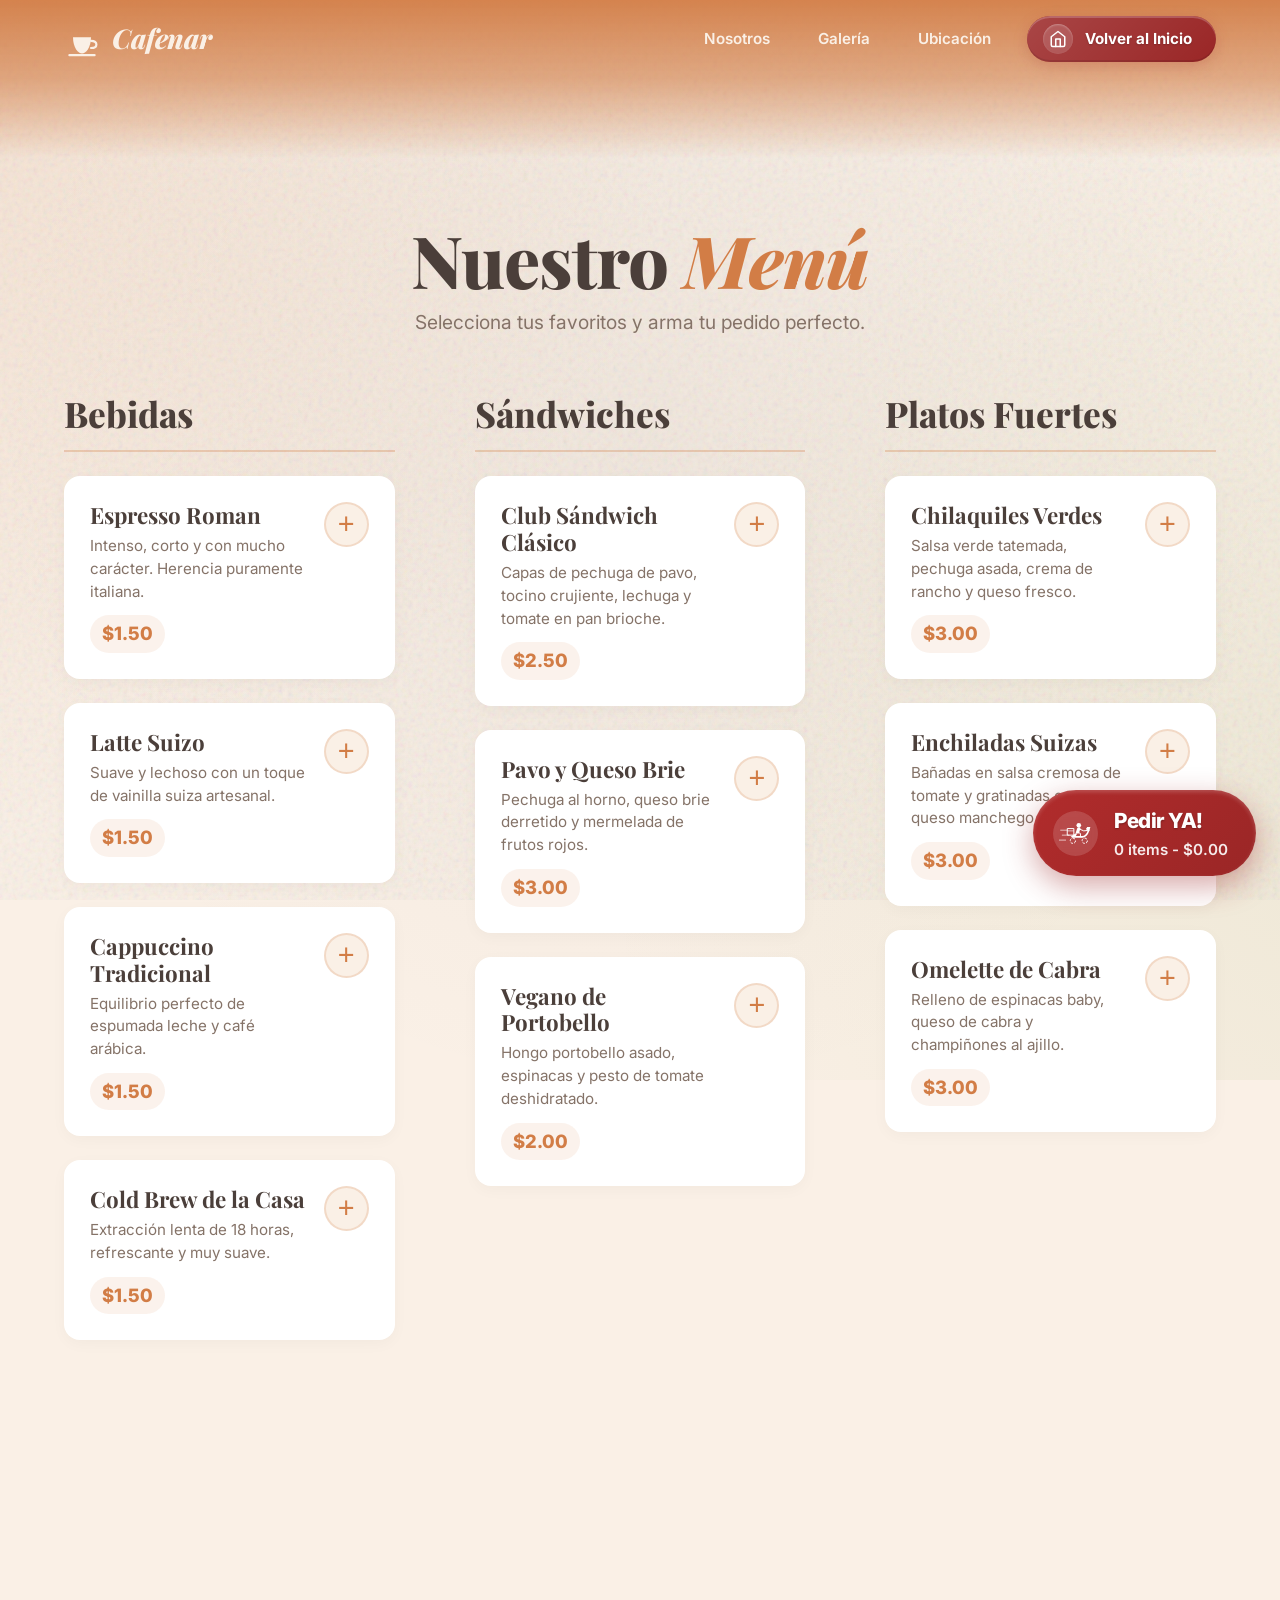
==== menu.html @ 81049f2e "Inserción de un menu de pedidos interactivo" ====
<!DOCTYPE html>
<html lang="es">
<head>
    <meta charset="UTF-8">
    <meta name="viewport" content="width=device-width, initial-scale=1.0">
    <meta name="description" content="Menú completo de Cafenar. Pide tus sándwiches, bebidas y platos fuertes a domicilio.">
    <title>Cafenar | Menú y Pedidos</title>

    <link rel="preconnect" href="https://fonts.googleapis.com">
    <link rel="preconnect" href="https://fonts.gstatic.com" crossorigin>
    <link href="https://fonts.googleapis.com/css2?family=Inter:wght@400;500;600;700;800&family=Playfair+Display:ital,wght@0,600;0,800;1,600&display=swap" rel="stylesheet">
    <link rel="stylesheet" href="https://cdnjs.cloudflare.com/ajax/libs/animate.css/4.1.1/animate.min.css"/>
    
    <link rel="stylesheet" href="style.css">
    <link rel="stylesheet" href="menu.css">
</head>
<body class="menu-page">
    <header class="header" data-aos="fade-in" data-aos-duration="1000">
        <div class="header__container">
            <a href="index.html" class="header__logo" aria-label="Ir a Inicio">
                <svg class="header__logo-svg" viewBox="0 0 100 100" style="height: 36px; width: 36px; fill: none; stroke: currentColor; stroke-width: 6; stroke-linecap: round; stroke-linejoin: round; margin-right: 4px;" xmlns="http://www.w3.org/2000/svg" aria-hidden="true">
                    <style>
                        .cup-steam { animation: steamRise 3s infinite ease-in-out; opacity: 0; }
                        .cup-steam-2 { animation-delay: 1.5s; }
                        @keyframes steamRise {
                            0% { transform: translateY(5px); opacity: 0; }
                            50% { opacity: 1; }
                            100% { transform: translateY(-10px); opacity: 0; }
                        }
                    </style>
                    <path d="M 25 45 L 75 45 C 75 75 60 90 50 90 C 40 90 25 75 25 45 Z" fill="currentColor" stroke="none"/>
                    <path d="M 75 55 C 95 55 95 75 75 75" />
                    <path d="M 15 95 L 85 95" />
                    <path d="M 40 35 C 35 25 45 15 40 5" class="cup-steam" />
                    <path d="M 60 35 C 65 25 55 15 60 5" class="cup-steam cup-steam-2" />
                </svg>
                Cafenar
            </a>
            <nav class="nav">
                <a href="index.html#about" class="nav__link">Nosotros</a>
                <a href="index.html#gallery" class="nav__link">Galería</a>
                <a href="index.html#location" class="nav__link">Ubicación</a>
                
                <!-- Botón Hacia Inicio -->
                <a href="index.html" class="nav__btn-order">
                    <span class="nav__btn-order-bg"></span>
                    <div class="nav__btn-order-icon">
                        <svg width="18" height="18" viewBox="0 0 24 24" fill="none" stroke="currentColor" stroke-width="2" stroke-linecap="round" stroke-linejoin="round">
                            <path d="M3 9l9-7 9 7v11a2 2 0 0 1-2 2H5a2 2 0 0 1-2-2z"></path>
                            <polyline points="9 22 9 12 15 12 15 22"></polyline>
                        </svg>
                    </div>
                    <span class="nav__btn-order-text">Volver al Inicio</span>
                    <div class="nav__btn-order-shine"></div>
                </a>
            </nav>
        </div>
    </header>

    <main class="menu-container">
        <div class="menu-intro animate__animated animate__fadeInDown">
            <h1>Nuestro <span style="color: var(--color-accent-primary); font-style: italic;">Menú</span></h1>
            <p>Selecciona tus favoritos y arma tu pedido perfecto.</p>
        </div>

        <div class="menu-grid">
            <!-- Bebidas -->
            <section class="menu-category animate__animated animate__fadeInUp">
                <h2 class="menu-category__title">Bebidas</h2>
                <div class="menu-list">
                    <div class="menu-card" data-name="Espresso Roman" data-price="45">
                        <div class="menu-card__info">
                            <h3>Espresso Roman</h3>
                            <p>Intenso, corto y con mucho carácter. Herencia puramente italiana.</p>
                            <span class="menu-card__price">$1.50</span>
                        </div>
                        <button class="menu-card__add" aria-label="Agregar Espresso Roman">+</button>
                    </div>
                    <div class="menu-card" data-name="Latte Suizo" data-price="65">
                        <div class="menu-card__info">
                            <h3>Latte Suizo</h3>
                            <p>Suave y lechoso con un toque de vainilla suiza artesanal.</p>
                            <span class="menu-card__price">$1.50</span>
                        </div>
                        <button class="menu-card__add" aria-label="Agregar Latte Suizo">+</button>
                    </div>
                    <div class="menu-card" data-name="Cappuccino Tradicional" data-price="55">
                        <div class="menu-card__info">
                            <h3>Cappuccino Tradicional</h3>
                            <p>Equilibrio perfecto de espumada leche y café arábica.</p>
                            <span class="menu-card__price">$1.50</span>
                        </div>
                        <button class="menu-card__add" aria-label="Agregar Cappuccino">+</button>
                    </div>
                    <div class="menu-card" data-name="Cold Brew de la Casa" data-price="75">
                        <div class="menu-card__info">
                            <h3>Cold Brew de la Casa</h3>
                            <p>Extracción lenta de 18 horas, refrescante y muy suave.</p>
                            <span class="menu-card__price">$1.50</span>
                        </div>
                        <button class="menu-card__add" aria-label="Agregar Cold Brew">+</button>
                    </div>
                </div>
            </section>

            <!-- Sándwiches -->
            <section class="menu-category animate__animated animate__fadeInUp" style="animation-delay: 0.1s;">
                <h2 class="menu-category__title">Sándwiches</h2>
                <div class="menu-list">
                    <div class="menu-card" data-name="Club Sándwich Clásico" data-price="120">
                        <div class="menu-card__info">
                            <h3>Club Sándwich Clásico</h3>
                            <p>Capas de pechuga de pavo, tocino crujiente, lechuga y tomate en pan brioche.</p>
                            <span class="menu-card__price">$2.50</span>
                        </div>
                        <button class="menu-card__add" aria-label="Agregar Club Sándwich">+</button>
                    </div>
                    <div class="menu-card" data-name="Pavo y Queso Brie" data-price="150">
                        <div class="menu-card__info">
                            <h3>Pavo y Queso Brie</h3>
                            <p>Pechuga al horno, queso brie derretido y mermelada de frutos rojos.</p>
                            <span class="menu-card__price">$3.00</span>
                        </div>
                        <button class="menu-card__add" aria-label="Agregar Pavo y Queso Brie">+</button>
                    </div>
                    <div class="menu-card" data-name="Vegano de Portobello" data-price="135">
                        <div class="menu-card__info">
                            <h3>Vegano de Portobello</h3>
                            <p>Hongo portobello asado, espinacas y pesto de tomate deshidratado.</p>
                            <span class="menu-card__price">$2.00</span>
                        </div>
                        <button class="menu-card__add" aria-label="Agregar Vegano Portobello">+</button>
                    </div>
                </div>
            </section>

            <!-- Platos Fuertes -->
            <section class="menu-category animate__animated animate__fadeInUp" style="animation-delay: 0.2s;">
                <h2 class="menu-category__title">Platos Fuertes</h2>
                <div class="menu-list">
                    <div class="menu-card" data-name="Chilaquiles Verdes" data-price="140">
                        <div class="menu-card__info">
                            <h3>Chilaquiles Verdes</h3>
                            <p>Salsa verde tatemada, pechuga asada, crema de rancho y queso fresco.</p>
                            <span class="menu-card__price">$3.00</span>
                        </div>
                        <button class="menu-card__add" aria-label="Agregar Chilaquiles">+</button>
                    </div>
                    <div class="menu-card" data-name="Enchiladas Suizas" data-price="160">
                        <div class="menu-card__info">
                            <h3>Enchiladas Suizas</h3>
                            <p>Bañadas en salsa cremosa de tomate y gratinadas con queso manchego.</p>
                            <span class="menu-card__price">$3.00</span>
                        </div>
                        <button class="menu-card__add" aria-label="Agregar Enchiladas Suizas">+</button>
                    </div>
                    <div class="menu-card" data-name="Omelette de Cabra" data-price="130">
                        <div class="menu-card__info">
                            <h3>Omelette de Cabra</h3>
                            <p>Relleno de espinacas baby, queso de cabra y champiñones al ajillo.</p>
                            <span class="menu-card__price">$3.00</span>
                        </div>
                        <button class="menu-card__add" aria-label="Agregar Omelette">+</button>
                    </div>
                </div>
            </section>
        </div>
    </main>

    <!-- Floating Order Button (Motocicleta animada por CSS) -->
    <a href="https://wa.me/1234567890" class="floating-order animate__animated animate__fadeInUp" id="floating-order" target="_blank" aria-label="Confirmar pedido por WhatsApp">
        <div class="floating-order__icon-wrapper">
            <svg class="moto-svg" viewBox="0 0 100 100" xmlns="http://www.w3.org/2000/svg" fill="currentColor">
                <g class="moto-lines-group">
                    <line class="moto-line" x1="5" y1="40" x2="25" y2="40" stroke="currentColor" stroke-width="2" stroke-linecap="round"/>
                    <line class="moto-line" x1="10" y1="55" x2="30" y2="55" stroke="currentColor" stroke-width="2" stroke-linecap="round"/>
                    <line class="moto-line" x1="0" y1="70" x2="20" y2="70" stroke="currentColor" stroke-width="2" stroke-linecap="round"/>
                </g>
                <g class="moto-chassis">
                    <path d="M 25 35 L 45 35 L 45 55 L 25 55 Z" stroke="currentColor" stroke-width="3" stroke-linejoin="round" fill="none"/>
                    <line x1="25" y1="42" x2="45" y2="42" stroke="currentColor" stroke-width="2"/>
                    <path d="M 40 60 L 70 60 C 80 60 85 55 90 40 L 85 35" stroke="currentColor" stroke-width="5" stroke-linecap="round" fill="none"/>
                    <path d="M 35 60 L 50 60 L 55 50 L 50 50 Z" fill="currentColor"/>
                    <circle cx="60" cy="25" r="7" fill="currentColor"/>
                    <path d="M 50 50 L 55 35 C 57 30 65 30 65 35 L 60 50 Z" fill="currentColor"/>
                    <path d="M 58 35 L 75 42 L 85 41" stroke="currentColor" stroke-width="3" stroke-linecap="round" fill="none"/>
                    <path d="M 55 45 L 65 50 L 65 60 L 70 60" stroke="currentColor" stroke-width="3" stroke-linecap="round" fill="none"/>
                    <path d="M 85 30 L 95 30 L 92 42 L 83 42 Z" fill="currentColor"/>
                    <circle class="moto-wheel" cx="42" cy="72" r="8" fill="none" stroke="currentColor" stroke-width="3" stroke-dasharray="8 4"/>
                    <circle class="moto-wheel" cx="78" cy="72" r="8" fill="none" stroke="currentColor" stroke-width="3" stroke-dasharray="8 4"/>
                </g>
            </svg>
        </div>
        <div class="floating-order__info">
            <span class="floating-order__title">Pedir YA!</span>
            <span class="floating-order__cart">0 items - $0.00</span>
        </div>
    </a>

    <!-- Lógica de Carrito a Whatsapp -->
    <script>
        const cart = {};
        const floatingOrder = document.getElementById('floating-order');
        const cartLabel = document.querySelector('.floating-order__cart');

        const formatNumber = (num) => parseFloat(num).toFixed(2);

        // Transform DOM for quantity selectors dynamically
        document.querySelectorAll('.menu-card').forEach(card => {
            const addBtn = card.querySelector('.menu-card__add');
            if (addBtn) {
                const ariaLabel = addBtn.getAttribute('aria-label');
                const controlsNode = document.createElement('div');
                controlsNode.className = 'menu-card__controls';
                controlsNode.innerHTML = `
                    <button class="menu-card__add-initial" aria-label="${ariaLabel}">+</button>
                    <div class="menu-card__qty-group">
                        <button class="qty-btn qty-btn--minus" aria-label="Quitar">-</button>
                        <span class="qty-num">0</span>
                        <button class="qty-btn qty-btn--plus" aria-label="Añadir">+</button>
                    </div>
                `;
                addBtn.replaceWith(controlsNode);
            }
        });

        const updateCartUI = () => {
            let totalItems = 0;
            let totalPrice = 0;
            
            for (const [name, item] of Object.entries(cart)) {
                totalItems += item.qty;
                totalPrice += item.qty * item.price;
            }

            if (totalItems > 0) {
                floatingOrder.classList.add('visible');
                cartLabel.textContent = `${totalItems} items - $${formatNumber(totalPrice)}`;
                // Animar brevemente el botón flotante
                floatingOrder.style.transform = 'translateY(0) scale(1.05)';
                setTimeout(() => {
                    if (floatingOrder.classList.contains('visible')) {
                        floatingOrder.style.transform = '';
                    }
                }, 200);
            } else {
                floatingOrder.classList.remove('visible');
                cartLabel.textContent = `0 items - $0.00`;
            }

            // Construir link de Whatsapp
            let wtspText = "Hola Cafenar, mi pedido es el siguiente:%0A";
            if(totalItems > 0) {
                for (const [name, item] of Object.entries(cart)) {
                    if (item.qty > 0) {
                        wtspText += `- ${item.qty}x ${name} ($${formatNumber(item.price * item.qty)})%0A`;
                    }
                }
                wtspText += `%0ATotal aproximado: *$$${formatNumber(totalPrice)}*%0A`;
                wtspText += `%0A¿Me confirman mi pedido por favor?`;
            }
            floatingOrder.href = `https://wa.me/1234567890?text=${wtspText}`;
        };

        const updateItemCount = (card, delta) => {
            const name = card.dataset.name;
            const price = parseFloat(card.dataset.price);
            
            if (!cart[name]) cart[name] = { price, qty: 0 };
            
            cart[name].qty += delta;
            if (cart[name].qty < 0) cart[name].qty = 0;
            
            const controls = card.querySelector('.menu-card__controls');
            const qtyNum = controls.querySelector('.qty-num');
            qtyNum.textContent = cart[name].qty;
            
            if (cart[name].qty > 0) {
                controls.classList.add('is-active');
                card.style.borderColor = "var(--color-accent-primary)";
                card.style.boxShadow = "0 10px 30px rgba(210, 125, 70, 0.4)";
                // Animar el número sutilmente
                qtyNum.style.transform = "scale(1.3)";
                setTimeout(() => qtyNum.style.transform = "scale(1)", 150);
            } else {
                controls.classList.remove('is-active');
                card.style.borderColor = "transparent";
                card.style.boxShadow = "";
                delete cart[name];
            }
            
            updateCartUI();
        };

        // Event delegation for quantity clicks
        document.querySelectorAll('.menu-card').forEach(card => {
            card.addEventListener('click', (e) => {
                if(e.target.classList.contains('menu-card__add-initial') || e.target.closest('.menu-card__add-initial')) {
                    updateItemCount(card, 1);
                } else if(e.target.classList.contains('qty-btn--plus') || e.target.closest('.qty-btn--plus')) {
                    updateItemCount(card, 1);
                } else if(e.target.classList.contains('qty-btn--minus') || e.target.closest('.qty-btn--minus')) {
                    updateItemCount(card, -1);
                }
            });
        });
    </script>
</body>
</html>
---- style.css ----
/* Variables - Paleta Cálida Elegante */
:root {
    --color-bg-base: #FAF0E6;         
    --color-text-main: #4B3F3A;       
    --color-text-muted: #857368;      
    --color-accent-primary: #D27D46;  
    --color-accent-secondary: #6B8E23;
    --color-white: #ffffff;
    --color-glass: rgba(250, 240, 230, 0.85);

    /* Pareo Tipográfico */
    --font-heading: 'Playfair Display', serif;
    --font-body: 'Inter', system-ui, sans-serif;
    
    --spacing-xs: 8px;
    --spacing-sm: 16px;
    --spacing-md: 24px;
    --spacing-lg: 48px;
    --spacing-xl: 80px;
    
    --border-radius-sm: 8px;
    --border-radius-md: 16px;
    --border-radius-lg: 32px;
}

* { margin: 0; padding: 0; box-sizing: border-box; }
html { scroll-behavior: smooth; }
body {
    font-family: var(--font-body);
    color: var(--color-text-main);
    line-height: 1.6;
    overflow-x: hidden;
    -webkit-font-smoothing: antialiased;
    background-color: var(--color-bg-base);
}

/* Preloader (Curtain Effect) */
.preloader {
    position: fixed; top: 0; left: 0; width: 100vw; height: 100vh;
    z-index: 9999; display: flex; align-items: center; justify-content: center;
    pointer-events: none; overflow: hidden;
}
.preloader__left, .preloader__right {
    position: absolute; top: 0; width: 50%; height: 100%;
    background-color: var(--color-text-main);
    transition: transform 1s cubic-bezier(0.76, 0, 0.24, 1);
}
.preloader__left { left: 0; }
.preloader__right { right: 0; }
.preloader__content {
    z-index: 10000; color: var(--color-bg-base);
    font-family: var(--font-heading); font-size: 3.5rem; font-style: italic;
    opacity: 1; transition: opacity 0.5s ease;
    animation: preloaderPulse 1s alternate infinite ease-in-out;
}
@keyframes preloaderPulse {
    0% { transform: scale(0.95); opacity: 0.7; }
    100% { transform: scale(1.05); opacity: 1; }
}

.loaded .preloader__left { transform: translateX(-100%); }
.loaded .preloader__right { transform: translateX(100%); }
.loaded .preloader__content { opacity: 0; animation: none; }

/* Fluid Gradient Background & Parallax Inverso */
body::before {
    content: "";
    position: fixed;
    top: -20%; left: -20%;
    width: 140%; height: 140%;
    z-index: -2;
    pointer-events: none;
    
    background: 
        radial-gradient(circle at 10% 20%, rgba(210, 125, 70, 0.12) 0%, transparent 40%),
        radial-gradient(circle at 90% 80%, rgba(107, 142, 35, 0.08) 0%, transparent 40%),
        radial-gradient(circle at 50% 50%, rgba(75, 63, 58, 0.05) 0%, transparent 60%);
    background-color: var(--color-bg-base);
    
    animation: fluidMove 20s infinite alternate cubic-bezier(0.4, 0, 0.2, 1);
    
    /* Parallax Inverso */
    transform: translate(calc(var(--mx, 0px) * -1), calc(var(--my, 0px) * -1));
    transition: transform 0.15s ease-out;
}

/* Granulado (Noise) sutil */
body::after {
    content: "";
    position: fixed;
    top: 0; left: 0; width: 100%; height: 100%;
    z-index: -1;
    pointer-events: none;
    opacity: 0.15; 
    background-image: url("data:image/svg+xml,%3Csvg viewBox='0 0 200 200' xmlns='http://www.w3.org/2000/svg'%3E%3Cfilter id='f'%3E%3CfeTurbulence type='fractalNoise' baseFrequency='0.9' numOctaves='3' stitchTiles='stitch'/%3E%3C/filter%3E%3Crect width='100%25' height='100%25' filter='url(%23f)'/%3E%3C/svg%3E");
}

@keyframes fluidMove {
    0% { transform: scale(1) translate(0, 0); }
    50% { transform: scale(1.05) translate(2%, 2%); }
    100% { transform: scale(1.02) translate(-2%, 1%); }
}

/* Typography Overrides */
h1, h2, h3, .section__title, .hero__title, .header__logo { font-family: var(--font-heading); }

/* Header & Scrolling logic */
.header {
    position: fixed; top: 0; left: 0; width: 100%; z-index: 1000;
    /* Gradient sólido inicial (Terracota a nulo) */
    background: linear-gradient(to bottom, rgba(210, 125, 70, 0.95) 0%, rgba(210, 125, 70, 0.6) 50%, rgba(210, 125, 70, 0) 100%);
    border: none;
    transition: transform 0.4s cubic-bezier(0.34, 1.56, 0.64, 1);
    padding-bottom: var(--spacing-xl); /* Dar espacio extra a la sombra de degradado */
}
.header--hidden {
    transform: translateY(-100%);
}
.header__container {
    display: flex; justify-content: space-between; align-items: center;
    padding: var(--spacing-sm) var(--spacing-md);
    max-width: 1200px; margin: 0 auto;
}
.header__logo { text-decoration: none; color: var(--color-bg-base); font-weight: 800; font-size: 1.7rem; letter-spacing: -0.5px; display: flex; align-items: center; gap: var(--spacing-xs); font-style: italic;}
.nav { display: flex; gap: var(--spacing-sm); align-items: center; }
.nav__link { text-decoration: none; color: var(--color-bg-base); font-weight: 600; font-size: 0.95rem; transition: color 0.3s ease, text-shadow 0.3s ease; padding: 8px 12px; }
.nav__link:hover { color: var(--color-white); text-shadow: 0 0 10px rgba(255, 255, 255, 0.6); }

/* Dynamic Status Indicator (Far Right) */
.nav__status {
    background: rgba(255, 255, 255, 0.95);
    color: #2D2522;
    padding: 6px 16px 6px 12px;
    border-radius: 40px;
    display: flex;
    align-items: center;
    gap: 10px;
    font-weight: 800;
    font-size: 0.95rem;
    box-shadow: inset 0 2px 4px rgba(255,255,255,1), 0 2px 10px rgba(0,0,0,0.08);
    transition: all 0.3s ease;
    cursor: default;
}
.nav__status:hover {
    background: #ffffff;
    box-shadow: inset 0 2px 4px rgba(255,255,255,1), 0 4px 15px rgba(0,0,0,0.12);
}

.nav__status-led {
    position: relative;
    width: 20px;
    height: 20px;
    display: flex;
    align-items: center;
    justify-content: center;
}
.status-dot {
    width: 12px;
    height: 12px;
    border-radius: 50%;
    z-index: 2;
    transition: all 0.4s ease;
}
.status-dot--open { 
    background-color: #10B981; 
    box-shadow: 0 0 12px #10B981, 0 0 24px rgba(16, 185, 129, 0.8);
}
.status-dot--open::before, .status-dot--open::after {
    content: '';
    position: absolute;
    width: 100%;
    height: 100%;
    border-radius: 50%;
    border: 2px solid #10B981;
    animation: rippleGreen 2s cubic-bezier(0.1, 0.7, 0.1, 1) infinite;
    opacity: 0;
}
.status-dot--open::after {
    animation-delay: 1s;
}
.status-dot--closed { 
    background-color: #EF4444; 
    box-shadow: 0 0 10px #EF4444; 
}
@keyframes rippleGreen {
    0% { transform: scale(0.6); opacity: 0.8; }
    100% { transform: scale(2.2); opacity: 0; }
}

/* Custom Tooltip for Status */
.status-interactive {
    position: relative;
    cursor: pointer;
    display: inline-flex;
}

.status-tooltip {
    position: absolute;
    bottom: calc(100% + 15px);
    left: 50%;
    transform: translateX(-50%) translateY(10px);
    background: #2D2522;
    color: var(--color-white);
    padding: 10px 16px;
    border-radius: 8px;
    font-size: 0.85rem;
    font-weight: 500;
    line-height: 1.4;
    white-space: nowrap;
    text-align: center;
    opacity: 0;
    visibility: hidden;
    transition: all 0.3s cubic-bezier(0.34, 1.56, 0.64, 1);
    box-shadow: 0 10px 25px rgba(0,0,0,0.2);
    pointer-events: none;
    z-index: 100;
}

.status-tooltip::after {
    content: '';
    position: absolute;
    top: 100%;
    left: 50%;
    transform: translateX(-50%);
    border-width: 6px;
    border-style: solid;
    border-color: #2D2522 transparent transparent transparent;
}

.status-interactive:hover .status-tooltip {
    opacity: 1;
    visibility: visible;
    transform: translateX(-50%) translateY(0);
}

.tooltip-title {
    display: block;
    font-family: var(--font-heading);
    color: var(--color-accent-primary);
    font-size: 1rem;
    margin-bottom: 4px;
}

.hero__status {
    margin-top: var(--spacing-lg);
    display: inline-flex;
}

/* Premium Menu & Order Button */
.nav__btn-order {
    position: relative;
    color: var(--color-white);
    padding: 8px 24px 8px 16px;
    border-radius: 40px;
    display: flex;
    align-items: center;
    gap: 12px;
    font-weight: 700;
    text-decoration: none;
    font-size: 0.95rem;
    overflow: hidden;
    z-index: 1;
    transition: all 0.3s cubic-bezier(0.34, 1.56, 0.64, 1);
    box-shadow: 0 4px 15px rgba(154, 38, 38, 0.2);
    /* Fondo principal Deep Red */
    background: #9A2626;
}
.nav__btn-order-bg {
    position: absolute;
    inset: 0;
    background: linear-gradient(135deg, rgba(255,255,255,0.15) 0%, rgba(255,255,255,0) 100%);
    box-shadow: inset 0 2px 0 rgba(255,255,255,0.2), inset 0 -2px 0 rgba(0,0,0,0.1);
    z-index: -2;
    border-radius: 40px;
}
.nav__btn-order::before {
    content: '';
    position: absolute;
    inset: 0;
    background: linear-gradient(135deg, #b12c2c 0%, #9A2626 100%);
    z-index: -1;
    border-radius: 40px;
    opacity: 0;
    transition: opacity 0.3s ease;
}
.nav__btn-order:hover {
    box-shadow: 0 8px 25px rgba(154, 38, 38, 0.4);
}
.nav__btn-order:hover::before {
    opacity: 1;
}

.nav__btn-order-icon {
    display: flex;
    align-items: center;
    justify-content: center;
    background: rgba(255,255,255,0.15);
    padding: 6px;
    border-radius: 50%;
    backdrop-filter: blur(4px);
    box-shadow: inset 0 1px 2px rgba(255,255,255,0.3);
    transition: transform 0.3s ease, background 0.3s ease;
}
.nav__btn-order:hover .nav__btn-order-icon {
    transform: rotate(5deg) scale(1.05);
    background: rgba(255,255,255,0.25);
}

.steam-line {
    transition: all 0.3s ease;
    transform-origin: bottom;
}
.nav__btn-order:hover .sl-1 { animation: steamRiseBtn 1.2s infinite alternate ease-in-out; }
.nav__btn-order:hover .sl-2 { animation: steamRiseBtn 1.2s infinite alternate ease-in-out 0.4s; }
.nav__btn-order:hover .sl-3 { animation: steamRiseBtn 1.2s infinite alternate ease-in-out 0.8s; }

@keyframes steamRiseBtn {
    0% { transform: translateY(0) scaleY(1); opacity: 0.5; }
    100% { transform: translateY(-3px) scaleY(1.4); opacity: 1; }
}

.nav__btn-order-text {
    text-shadow: 0 1px 2px rgba(0,0,0,0.2);
}

/* Shimmer Overlay */
.nav__btn-order-shine {
    position: absolute;
    top: 0;
    left: -100%;
    width: 50%;
    height: 100%;
    background: linear-gradient(to right, rgba(255,255,255,0) 0%, rgba(255,255,255,0.3) 50%, rgba(255,255,255,0) 100%);
    transform: skewX(-20deg);
    z-index: 2;
    pointer-events: none;
    animation: shineFlow 5s infinite 2s;
}
@keyframes shineFlow {
    0% { left: -100%; }
    20% { left: 200%; }
    100% { left: 200%; }
}

/* Esconder links en mobile para priorizar botones */
@media (max-width: 900px) {
    .nav__link { display: none; }
    .header__container { gap: 8px; justify-content: space-between; flex-wrap: wrap; }
    .nav { margin-left: auto; }
    
    .hero__status { margin-top: var(--spacing-md); }
    .nav__btn-order { padding: 6px 16px 6px 10px; font-size: 0.85rem; }
    .nav__btn-order-icon { padding: 4px; }
    .nav__btn-order-icon svg { width: 14px; height: 14px; }
}

/* Hero */
.hero {
    min-height: 90vh; 
    display: flex; flex-direction: column; align-items: center; justify-content: center;
    padding: calc(var(--spacing-xl) + 120px) var(--spacing-md) var(--spacing-md);
    max-width: 1200px; margin: 0 auto;
}
.hero__content { text-align: center; margin-bottom: var(--spacing-lg); }
.hero__title { font-weight: 800; font-size: 3.5rem; line-height: 1.1; margin-bottom: var(--spacing-md); color: var(--color-text-main); }
.hero__title-accent { color: var(--color-accent-primary); font-style: italic; }
.hero__subtitle { font-size: 1.15rem; color: var(--color-text-muted); font-weight: 400; max-width: 600px; margin: 0 auto; line-height: 1.8; }

.hero__visual { width: 100%; max-width: 400px; margin: 0 auto; position: relative; }

/* Decorador Anillo Hero. Aporta al factor novedoso */
.hero__deco-ring {
    position: absolute; top: -15%; left: -15%; width: 130%; height: 130%;
    border: 2px dashed var(--color-accent-secondary);
    border-radius: 50%; opacity: 0.4;
    animation: rotateRing 30s linear infinite; z-index: 0;
}
@keyframes rotateRing { 100% { transform: rotate(360deg); } }

.hero__asset-wrapper { 
    position: relative; width: 100%; aspect-ratio: 1; 
    background: transparent;
    border-radius: 50%; display: flex; align-items: center; justify-content: center; 
    /* Efecto Respiración con brillo verdoso */
    animation: breathingLogo 4s infinite ease-in-out;
}
@keyframes breathingLogo {
    0% { transform: scale(0.98); box-shadow: 0 0 15px rgba(107, 142, 35, 0.2); }
    50% { transform: scale(1.02); box-shadow: 0 0 50px rgba(107, 142, 35, 0.6); }
    100% { transform: scale(0.98); box-shadow: 0 0 15px rgba(107, 142, 35, 0.2); }
}

.hero__logo-animado { width: 100%; height: 100%; object-fit: cover; z-index: 2; position: relative; border-radius: 50%; }

/* Global Utilities */
.section__title { font-size: 2.5rem; font-weight: 800; margin-bottom: var(--spacing-md); color: var(--color-text-main); }
.section__title--center { text-align: center; }

/* About Section - Asimétrico Novedoso */
.about { padding: calc(var(--spacing-xl) * 2) var(--spacing-md); }
.about__container { 
    max-width: 1000px; margin: 0 auto; display: grid; gap: var(--spacing-xl);
    grid-template-columns: 1fr;
}
.about__info .section__title { font-size: 3.5rem; line-height: 1.1; margin-bottom: var(--spacing-sm); }
.about__text-wrapper { position: relative; }
.about__text-wrapper::before {
    content: '"'; position: absolute; top: -45px; left: -25px; font-family: var(--font-heading);
    font-size: 8rem; color: var(--color-accent-secondary); opacity: 0.15; line-height: 1;
}
.about__text { font-size: 1.2rem; color: var(--color-text-main); line-height: 1.8; margin-bottom: var(--spacing-sm); position: relative; z-index: 1;}
.about__text strong { color: var(--color-accent-primary); font-weight: 600; }

/* Gallery Section */
.gallery { padding: var(--spacing-xl) 0; }
.gallery__header { max-width: 1200px; margin: 0 auto; padding: 0 var(--spacing-md); display: flex; justify-content: space-between; align-items: flex-end; margin-bottom: var(--spacing-lg); flex-wrap: wrap; gap: var(--spacing-sm); }
.gallery__header .section__title { margin-bottom: 0; font-size: 3.5rem; line-height: 1; margin-right: 20px;}
.gallery__subtitle { color: var(--color-text-muted); font-style: italic; font-size: 1.25rem; margin-bottom: 10px;}

.gallery__carousel {
    display: flex; overflow-x: auto; scroll-snap-type: x mandatory; gap: var(--spacing-lg); /* gap ensanchado */
    padding: var(--spacing-md) 0 var(--spacing-xl); /* Espacio vertical extra para staggered Y */
    scrollbar-width: thin; scrollbar-color: var(--color-accent-primary) rgba(75, 63, 58, 0.1);
    -webkit-overflow-scrolling: touch;
}
.gallery__carousel::-webkit-scrollbar { height: 8px; }
.gallery__carousel::-webkit-scrollbar-track { background: rgba(75, 63, 58, 0.1); border-radius: 4px; }
.gallery__carousel::-webkit-scrollbar-thumb { background: var(--color-accent-primary); border-radius: 4px; }
.gallery__item {
    scroll-snap-align: center; flex: 0 0 calc(85% - var(--spacing-md));
    border-radius: var(--border-radius-lg); overflow: hidden; position: relative;
    box-shadow: 0 10px 25px rgba(75, 63, 58, 0.15);
    transition: transform 0.5s cubic-bezier(0.34, 1.56, 0.64, 1);
}
/* Efecto de olas en la galería (Asimetría en Desktop y Mobile) */
.gallery__item:nth-child(even) { transform: translateY(25px); }

.gallery__item img { width: 100%; height: 400px; object-fit: cover; transition: transform 0.6s ease, filter 0.6s ease; display: block; padding-right: 0;}
.gallery__item::after {
    content: "Descubrir";
    position: absolute; inset: 0; background: rgba(75, 63, 58, 0.5); color: var(--color-bg-base);
    display: flex; align-items: center; justify-content: center;
    font-family: var(--font-heading); font-size: 1.5rem; font-style: italic;
    opacity: 0; transition: opacity 0.4s ease; pointer-events: none;
}
.gallery__item:hover:nth-child(even) { transform: translateY(20px) scale(1.03); }
.gallery__item:hover:nth-child(odd) { transform: translateY(-5px) scale(1.03); }
.gallery__item:hover img { transform: scale(1.1); filter: brightness(0.7); }
.gallery__item:hover::after { opacity: 1; }

/* CTA Blocks Section - Estilo Escalonado Grid */
.cta-blocks { padding: calc(var(--spacing-xl)*1.5) var(--spacing-md); position: relative; z-index: 10; margin-top: -30px;}
.cta-blocks__container { max-width: 1000px; margin: 0 auto; display: grid; grid-template-columns: 1fr; gap: var(--spacing-xl); }

.cta-card {
    background: var(--color-white); border-radius: var(--border-radius-lg);
    padding: var(--spacing-xl); display: flex; flex-direction: column; align-items: flex-start; gap: var(--spacing-sm);
    text-decoration: none; color: var(--color-text-main);
    box-shadow: 0 15px 40px rgba(75, 63, 58, 0.1);
    transition: transform 0.4s cubic-bezier(0.34, 1.56, 0.64, 1), box-shadow 0.4s ease;
    border: 1px solid rgba(210, 125, 70, 0.1);
}
.cta-card:hover { transform: translateY(-12px); box-shadow: 0 25px 50px rgba(210, 125, 70, 0.2); border-color: rgba(210, 125, 70, 0.4); }
.cta-card__icon-wrapper { width: 90px; height: 90px; flex-shrink: 0; color: var(--color-accent-primary); margin-bottom: var(--spacing-xs); }
.cta-card__content h3 { font-size: 1.8rem; margin-bottom: 12px; color: var(--color-accent-primary); }
.cta-card__content p { color: var(--color-text-main); font-size: 1.1rem; line-height: 1.6; }

/* SVG Animations - Moto */
.moto-wheel { transform-origin: center; transform-box: fill-box; }
.cta-card--delivery:hover .moto-wheel { animation: motoWheelSpin 0.4s linear infinite; }
.cta-card--delivery:hover .moto-line { animation: motoLinesMove 0.5s ease-in-out infinite; }
.cta-card--delivery:hover .moto-line:nth-child(2) { animation-delay: 0.1s; }
.cta-card--delivery:hover .moto-line:nth-child(3) { animation-delay: 0.2s; }
.cta-card--delivery:hover .moto-chassis { animation: motoChassisBounce 0.25s alternate infinite ease-in-out; }

@keyframes motoWheelSpin { 0% { transform: rotate(0deg); } 100% { transform: rotate(360deg); } }
@keyframes motoLinesMove { 0% { transform: translateX(0); opacity: 0; } 50% { opacity: 1; } 100% { transform: translateX(-15px); opacity: 0; } }
@keyframes motoChassisBounce { 0% { transform: translateY(0px) rotate(0deg); } 100% { transform: translateY(-2px) rotate(-1.5deg); } }

/* SVG Animations - Book/Feather */
.feather-wrapper { transform-origin: 60px 65px; }
.cta-card--booking:hover .feather-wrapper { animation: featherWrite 1.2s ease-in-out infinite; }
@keyframes featherWrite {
    0% { transform: rotate(0deg) translate(0, 0); }
    25% { transform: rotate(8deg) translate(-2px, -3px); }
    50% { transform: rotate(-5deg) translate(4px, 2px); }
    75% { transform: rotate(6deg) translate(-1px, -2px); }
    100% { transform: rotate(0deg) translate(0, 0); }
}

/* Location Section - Flotante */
.location { padding: calc(var(--spacing-xl)*1.5) var(--spacing-md); background: transparent; border: none; }
.location__container { 
    position: relative; max-width: 1200px; margin: 0 auto; display: flex; align-items: center; justify-content: flex-end; 
    min-height: 600px; border-radius: var(--border-radius-lg); overflow: hidden; 
}
.location__map-wrapper { position: absolute; top: 0; left: 0; width: 100%; height: 100%; z-index: 1; overflow: hidden;}
.location__map { width: 100%; height: 100%; border: 0; }
.location__info-card {
    position: relative; z-index: 2; background: rgba(250, 240, 230, 0.95);
    backdrop-filter: blur(20px); -webkit-backdrop-filter: blur(20px);
    padding: var(--spacing-xl); border-radius: var(--border-radius-lg);
    box-shadow: 0 40px 80px rgba(75, 63, 58, 0.2);
    max-width: 450px; border: 1px solid rgba(255, 255, 255, 0.6);
    margin: var(--spacing-lg);
}
.location__toggle-btn { display: none; } /* Oculto en escritorio */
.location__text { font-size: 1.15rem; margin-bottom: var(--spacing-sm); color: var(--color-text-main); }
.location__address { font-weight: 600; font-size: 1.15rem; margin-top: var(--spacing-md); color: var(--color-accent-primary); }

/* Lógica Drawer Location Mobile App-like */
@media (max-width: 768px) {
    .location__container {
        align-items: flex-end; justify-content: center;
        min-height: 80vh; /* Take up more screen space on mobile */
    }
    .location__info-card {
        margin: 0; width: 100%; max-width: 100%;
        border-radius: var(--border-radius-lg) var(--border-radius-lg) 0 0;
        padding: var(--spacing-sm) var(--spacing-lg) var(--spacing-sm);
        display: flex; flex-direction: column;
    }
    .location__toggle-btn {
        display: flex; flex-direction: column; justify-content: center; align-items: center; gap: 4px;
        width: 100%; min-height: 40px; background: transparent; border: none;
        cursor: pointer; margin-bottom: var(--spacing-sm);
    }
    .toggle-line {
        width: 50px; height: 5px; background: rgba(75, 63, 58, 0.25);
        border-radius: 10px; transition: background 0.3s;
    }
    .toggle-text {
        font-family: var(--font-body); font-size: 0.75rem; font-weight: 600;
        color: var(--color-text-muted); text-transform: uppercase; letter-spacing: 1px;
    }
    .location__toggle-btn:hover .toggle-line {
        background: var(--color-accent-primary);
    }
    /* Animación de apertura con CSS Grid nativo */
    .location__card-wrapper {
        display: grid;
        grid-template-rows: 1fr;
        transition: grid-template-rows 0.5s cubic-bezier(0.34, 1.56, 0.64, 1);
    }
    .location__card-content {
        overflow: hidden;
        opacity: 1; transition: opacity 0.4s ease;
        padding-bottom: var(--spacing-lg);
    }
    .location__info-card.is-collapsed .location__card-wrapper {
        grid-template-rows: 0fr;
    }
    .location__info-card.is-collapsed .location__card-content {
        opacity: 0; pointer-events: none;
    }
}

/* Footer - Multi Column */
.footer { 
    background-color: var(--color-text-main); color: var(--color-bg-base); 
    padding: calc(var(--spacing-xl)*1.5) var(--spacing-md) var(--spacing-sm); 
    margin-top: calc(var(--spacing-xl)*2); 
}
.footer__container { 
    display: grid; grid-template-columns: 1fr; gap: var(--spacing-xl); 
    max-width: 1200px; margin: 0 auto var(--spacing-xl); 
}
.footer__brand h3 { color: var(--color-accent-primary); font-family: var(--font-heading); font-size: 3rem; margin-bottom: var(--spacing-xs); }
.footer__brand p { font-size: 1.15rem; color: rgba(250, 240, 230, 0.8); max-width: 350px; }
.footer h4 { font-family: var(--font-heading); font-size: 1.6rem; margin-bottom: var(--spacing-md); color: var(--color-accent-secondary); }
.footer__contact p { color: rgba(250, 240, 230, 0.9); margin-bottom: 0.8rem; font-size: 1.1rem; }
.footer__socials a { color: rgba(250, 240, 230, 0.9); text-decoration: none; margin-bottom: 0.8rem; display: block; transition: color 0.3s, transform 0.3s; font-size: 1.1rem; }
.footer__socials a:hover { color: var(--color-accent-primary); transform: translateX(8px); }
.footer__bottom { text-align: center; border-top: 1px solid rgba(250, 240, 230, 0.1); padding-top: var(--spacing-md); font-size: 0.95rem; color: rgba(250, 240, 230, 0.5); }

/* Desktop Responsive */
@media (min-width: 768px) {
    .nav { gap: var(--spacing-md); }
    
    .hero { flex-direction: row; text-align: left; align-items: center; justify-content: space-between; padding-top: calc(var(--spacing-xl) + 120px); min-height: 90vh; }
    .hero__content { text-align: left; flex: 1; padding-right: var(--spacing-lg); margin-bottom: 0; }
    .hero__subtitle { margin-left: 0; margin-right: 0; }
    .hero__title { font-size: 5.5rem; }
    .hero__visual { flex: 1; max-width: 500px; }

    .about__container { grid-template-columns: 1fr 1.5fr; align-items: center; }
    
    .cta-blocks__container { grid-template-columns: repeat(2, 1fr); }
    .cta-card:nth-child(2) { margin-top: 80px; margin-bottom: -80px; } /* Asimetría del grid vertical */
    
    .gallery__item { flex: 0 0 calc(30% - var(--spacing-md)); }
    
    .location__container { min-height: 600px; }
    .location__info-card { width: auto; text-align: left; }

    .footer__container { grid-template-columns: 1.5fr 1fr 1fr; }
}
---- menu.css ----
/* --- MENU PAGE SPECIFIC STYLES --- */

.menu-page {
    padding-top: 100px;
    background-color: var(--color-bg-base);
}

.menu-intro {
    padding: calc(var(--spacing-xl) * 1.5) var(--spacing-md) var(--spacing-lg);
    text-align: center;
}

.menu-intro h1 {
    font-family: var(--font-heading);
    font-size: 4.5rem;
    font-weight: 800;
    color: var(--color-text-main);
    margin-bottom: var(--spacing-xs);
    line-height: 1.1;
    letter-spacing: -1px;
}

@media (max-width: 768px) {
    .menu-intro h1 {
        font-size: 3rem;
    }
}

.menu-intro p {
    font-size: 1.2rem;
    color: var(--color-text-muted);
    max-width: 600px;
    margin: 0 auto;
    line-height: 1.6;
}

.menu-container {
    max-width: 1200px;
    margin: 0 auto;
    padding: 0 var(--spacing-md) 150px;
}

.menu-grid {
    display: grid;
    grid-template-columns: 1fr;
    gap: var(--spacing-xl);
}

@media (min-width: 900px) {
    .menu-grid {
        grid-template-columns: repeat(3, 1fr);
    }
}

.menu-category__title {
    font-family: var(--font-heading);
    font-size: 2.2rem;
    color: var(--color-text-main);
    margin-bottom: var(--spacing-md);
    border-bottom: 2px solid rgba(210, 125, 70, 0.3);
    padding-bottom: var(--spacing-xs);
    font-weight: 800;
}

.menu-list {
    display: flex;
    flex-direction: column;
    gap: var(--spacing-md);
}

.menu-card {
    background: var(--color-white);
    padding: var(--spacing-md);
    border-radius: var(--border-radius-md);
    box-shadow: 0 4px 15px rgba(0,0,0,0.03);
    display: flex;
    justify-content: space-between;
    align-items: flex-start;
    border: 2px solid transparent;
    transition: all 0.3s cubic-bezier(0.34, 1.56, 0.64, 1);
}

.menu-card:hover {
    transform: translateY(-5px);
    box-shadow: 0 15px 35px rgba(0,0,0,0.08);
    border-color: rgba(210, 125, 70, 0.2);
}

.menu-card__info {
    flex: 1;
    padding-right: var(--spacing-sm);
}

.menu-card__info h3 {
    font-family: var(--font-heading);
    font-size: 1.4rem;
    color: var(--color-text-main);
    margin-bottom: 6px;
    line-height: 1.2;
}

.menu-card__info p {
    font-size: 0.95rem;
    color: var(--color-text-muted);
    margin-bottom: 12px;
    line-height: 1.5;
}

.menu-card__price {
    display: inline-block;
    font-weight: 800;
    color: var(--color-accent-primary);
    font-size: 1.15rem;
    background: rgba(210, 125, 70, 0.1);
    padding: 4px 12px;
    border-radius: 20px;
}

/* Interactive Pill Controls */
.menu-card__controls {
    display: flex;
    align-items: center;
    background: var(--color-bg-base);
    border: 2px solid rgba(210, 125, 70, 0.2);
    border-radius: 30px;
    height: 45px;
    overflow: hidden;
    transition: all 0.3s cubic-bezier(0.34, 1.56, 0.64, 1);
    position: relative;
    /* initial state behaves like a circle */
    width: 45px;
    flex-shrink: 0;
}

.menu-card__controls.is-active {
    width: 100px; /* expanded width for - 1 + */
    background: var(--color-white);
    border-color: var(--color-accent-primary);
    box-shadow: 0 4px 15px rgba(210, 125, 70, 0.15);
}

.menu-card__add-initial {
    width: 100%;
    height: 100%;
    background: transparent;
    color: var(--color-accent-primary);
    border: none;
    font-size: 1.8rem;
    cursor: pointer;
    display: flex;
    align-items: center;
    justify-content: center;
    transition: all 0.3s ease;
    position: absolute;
    inset: 0;
    z-index: 2;
}

.menu-card__add-initial:hover {
    background: var(--color-accent-primary);
    color: var(--color-white);
}

.menu-card__controls.is-active .menu-card__add-initial {
    opacity: 0;
    pointer-events: none;
    transform: scale(0.5) rotate(-90deg);
}

.menu-card__qty-group {
    display: flex;
    align-items: center;
    justify-content: space-between;
    width: 100%;
    height: 100%;
    padding: 0 4px;
    opacity: 0;
    pointer-events: none;
    transform: scale(1.2);
    transition: all 0.3s cubic-bezier(0.34, 1.56, 0.64, 1);
    z-index: 1;
}

.menu-card__controls.is-active .menu-card__qty-group {
    opacity: 1;
    pointer-events: auto;
    transform: scale(1);
}

.qty-btn {
    background: transparent;
    border: none;
    color: var(--color-accent-primary);
    font-size: 1.4rem;
    width: 28px;
    height: 100%;
    cursor: pointer;
    display: flex;
    align-items: center;
    justify-content: center;
    transition: background 0.2s, color 0.2s, transform 0.1s;
    border-radius: 50%;
}

.qty-btn:hover {
    background: rgba(210, 125, 70, 0.15);
}
.qty-btn:active {
    transform: scale(0.9);
}

.qty-num {
    font-weight: 700;
    color: var(--color-text-main);
    font-size: 1rem;
    min-width: 20px;
    text-align: center;
    transition: transform 0.15s ease;
}

/* Floating Order Button (Motocicleta) */
.floating-order {
    position: fixed;
    right: var(--spacing-md);
    bottom: var(--spacing-md);
    background: linear-gradient(135deg, #b12c2c 0%, #9A2626 100%);
    color: var(--color-white);
    padding: 14px 28px 14px 20px;
    border-radius: 50px;
    display: flex;
    align-items: center;
    gap: 16px;
    text-decoration: none;
    box-shadow: 0 10px 30px rgba(154, 38, 38, 0.4), inset 0 2px 4px rgba(255,255,255,0.2);
    transform: translateY(150%) scale(0.9);
    opacity: 0;
    pointer-events: none;
    transition: all 0.6s cubic-bezier(0.34, 1.56, 0.64, 1);
    z-index: 1000;
}

.floating-order.visible {
    transform: translateY(0) scale(1);
    opacity: 1;
    pointer-events: auto;
}

.floating-order:hover {
    transform: translateY(-5px) scale(1.02) !important;
    background: linear-gradient(135deg, #D64545 0%, #b12c2c 100%);
    box-shadow: 0 15px 40px rgba(154, 38, 38, 0.6), inset 0 2px 4px rgba(255,255,255,0.3);
}

.floating-order__icon-wrapper {
    width: 45px;
    height: 45px;
    color: var(--color-white);
    background: rgba(255, 255, 255, 0.15);
    border-radius: 50%;
    padding: 6px;
    backdrop-filter: blur(4px);
    display: flex;
    align-items: center;
    justify-content: center;
}

.floating-order__icon-wrapper .moto-svg {
    width: 100%;
    height: 100%;
}

/* Moto Animation overrides for cart */
.moto-wheel { transform-origin: center; transform-box: fill-box; }
.floating-order:hover .moto-wheel { animation: cartMotoWheel 0.3s linear infinite; }
.floating-order:hover .moto-line { animation: cartMotoLines 0.4s ease-in-out infinite; }
.floating-order:hover .moto-line:nth-child(2) { animation-delay: 0.1s; }
.floating-order:hover .moto-line:nth-child(3) { animation-delay: 0.2s; }
.floating-order:hover .moto-chassis { animation: cartMotoChassis 0.2s alternate infinite ease-in-out; }

@keyframes cartMotoWheel { 0% { transform: rotate(0deg); } 100% { transform: rotate(360deg); } }
@keyframes cartMotoLines { 0% { transform: translateX(0); opacity: 0; } 50% { opacity: 1; } 100% { transform: translateX(-10px); opacity: 0; } }
@keyframes cartMotoChassis { 0% { transform: translateY(0px) rotate(0deg); } 100% { transform: translateY(-3px) rotate(-2deg); } }

.floating-order__info {
    display: flex;
    flex-direction: column;
}

.floating-order__title {
    font-weight: 800;
    font-size: 1.3rem;
    letter-spacing: -0.5px;
    text-shadow: 0 1px 2px rgba(0,0,0,0.3);
}

.floating-order__cart {
    font-size: 0.95rem;
    font-weight: 600;
    opacity: 0.9;
}

@media (max-width: 768px) {
    .menu-page .header__container {
        justify-content: space-between;
    }
    .menu-page .nav__btn-order {
        margin-left: auto;
    }
    .floating-order {
        bottom: var(--spacing-sm);
        right: var(--spacing-sm);
        padding: 10px 20px 10px 14px;
    }
}
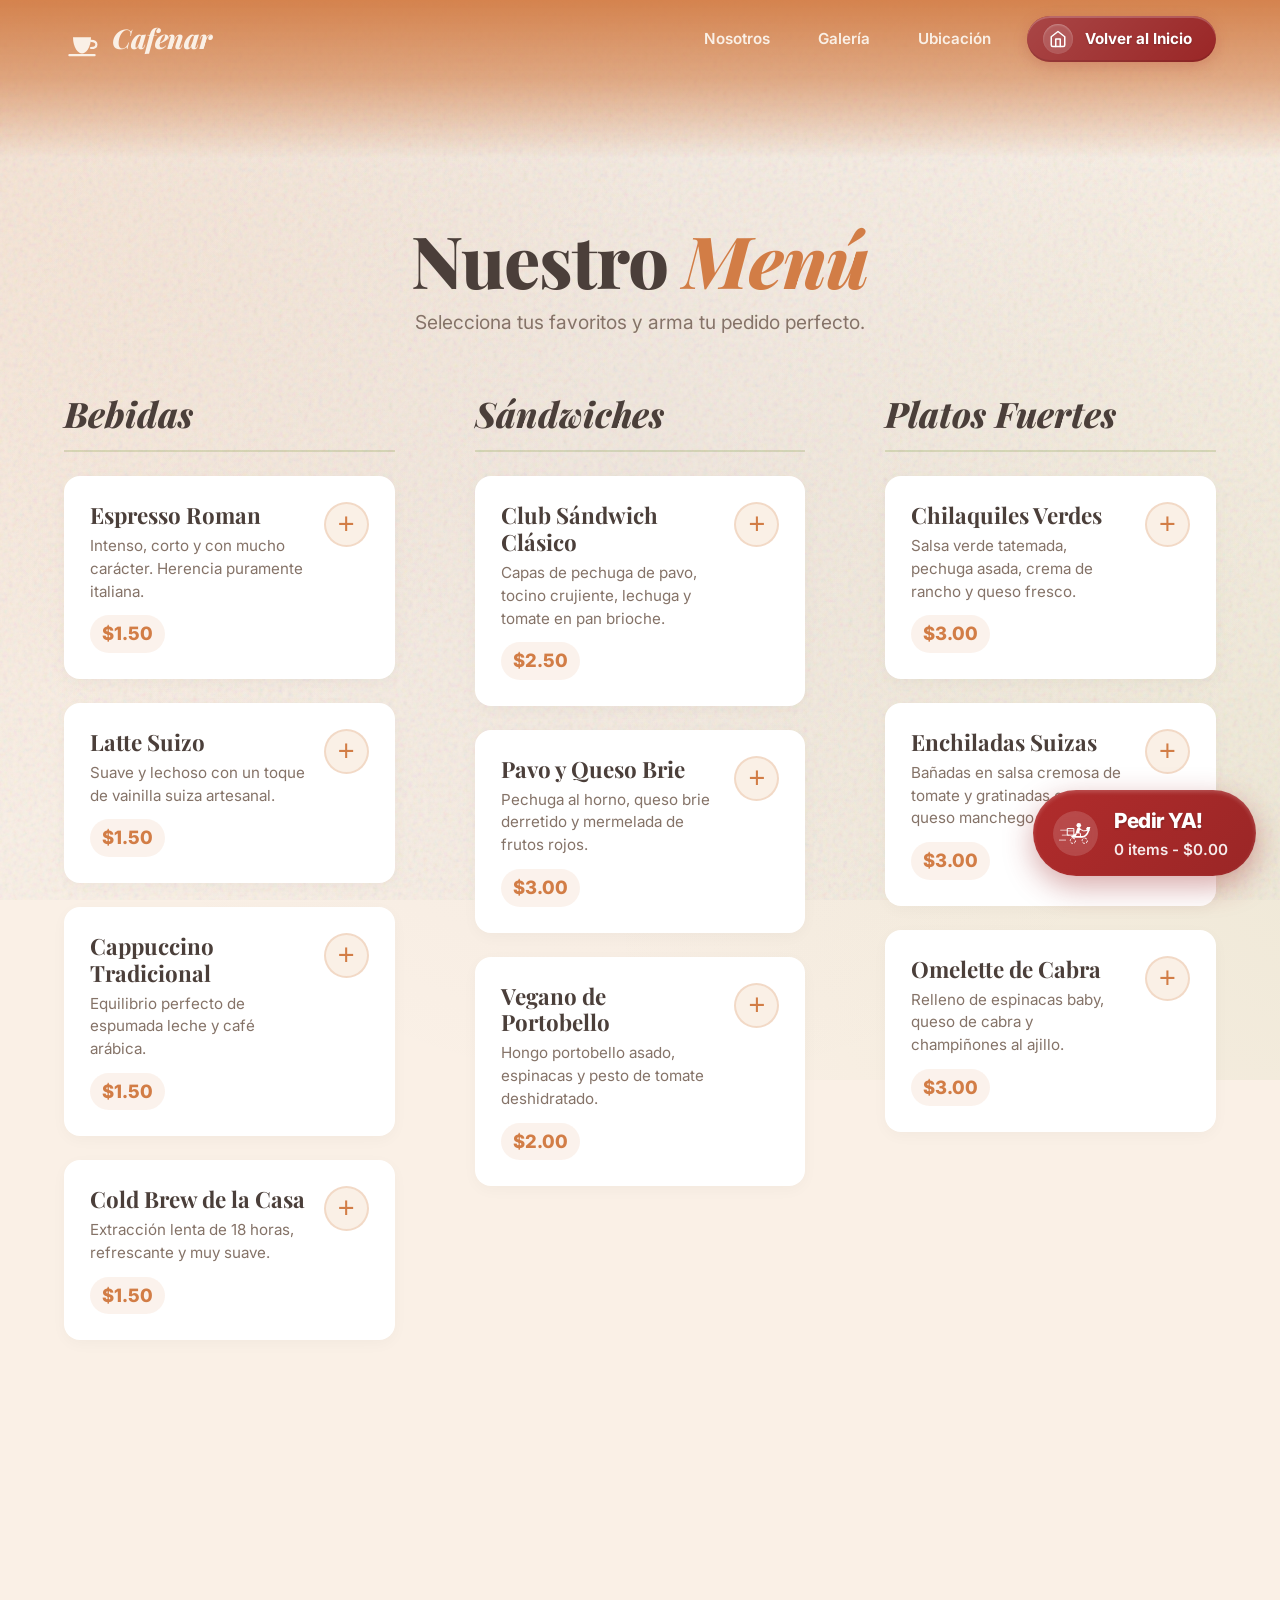
==== commit 2c8ebc0c: "Integración del favicon, actualización de precios y boton de pedidos, cambios en el boton de abierto" ====
--- a/menu.html
+++ b/menu.html
@@ -5,6 +5,9 @@
     <meta name="viewport" content="width=device-width, initial-scale=1.0">
     <meta name="description" content="Menú completo de Cafenar. Pide tus sándwiches, bebidas y platos fuertes a domicilio.">
     <title>Cafenar | Menú y Pedidos</title>
+
+    <!-- Favicon (Emoji SVG sin dependencias para carga rapida) -->
+    <link rel="icon" type="image/svg+xml" href="data:image/svg+xml,<svg xmlns='http://www.w3.org/2000/svg' viewBox='0 0 100 100'><text y='.9em' font-size='90'>☕</text></svg>">
 
     <link rel="preconnect" href="https://fonts.googleapis.com">
     <link rel="preconnect" href="https://fonts.gstatic.com" crossorigin>
@@ -264,7 +267,9 @@
 
         const updateItemCount = (card, delta) => {
             const name = card.dataset.name;
-            const price = parseFloat(card.dataset.price);
+            // Parse text directly from DOM element to respect frontend overrides
+            const priceText = card.querySelector('.menu-card__price').textContent.replace('$', '').trim();
+            const price = parseFloat(priceText);
             
             if (!cart[name]) cart[name] = { price, qty: 0 };
             
--- a/style.css
+++ b/style.css
@@ -137,13 +137,57 @@
     gap: 10px;
     font-weight: 800;
     font-size: 0.95rem;
-    box-shadow: inset 0 2px 4px rgba(255,255,255,1), 0 2px 10px rgba(0,0,0,0.08);
-    transition: all 0.3s ease;
+    box-shadow: inset 0 2px 4px rgba(255,255,255,1), 0 4px 15px rgba(0,0,0,0.08);
+    transition: all 0.4s cubic-bezier(0.34, 1.56, 0.64, 1);
     cursor: default;
-}
-.nav__status:hover {
+    
+    /* Efecto Levitación Premium */
+    animation: statusLevitate 4s ease-in-out infinite;
+    position: relative;
+    overflow: hidden; /* Contenedor de partículas */
+}
+@keyframes statusLevitate {
+    0%, 100% { transform: translateY(0); }
+    50% { transform: translateY(-5px); }
+}
+
+/* Capa base para partículas rotativas tecnológicas simuladas */
+.nav__status::before {
+    content: '';
+    position: absolute;
+    top: -50%; left: -50%;
+    width: 200%; height: 200%;
+    background: radial-gradient(circle at center, rgba(210, 125, 70, 0.25) 0%, transparent 60%),
+                radial-gradient(circle at bottom right, rgba(255,255,255,0.8) 0%, transparent 40%);
+    opacity: 0;
+    transform: scale(0.5);
+    transition: all 0.5s ease;
+    pointer-events: none;
+    z-index: 0;
+}
+
+.status-interactive:hover .nav__status {
     background: #ffffff;
-    box-shadow: inset 0 2px 4px rgba(255,255,255,1), 0 4px 15px rgba(0,0,0,0.12);
+    /* Glow Cálido */
+    box-shadow: inset 0 2px 4px rgba(255,255,255,1), 0 12px 30px rgba(210, 125, 70, 0.35);
+    transform: translateY(-6px) scale(1.03);
+    animation-play-state: paused;
+}
+.status-interactive:hover .nav__status::before {
+    opacity: 1;
+    transform: scale(1);
+    animation: particlesPlasma 3s linear infinite;
+}
+@keyframes particlesPlasma {
+    0% { transform: scale(1) rotate(0deg); opacity: 0.6; }
+    50% { transform: scale(1.1) rotate(180deg); opacity: 1; }
+    100% { transform: scale(1) rotate(360deg); opacity: 0.6; }
+}
+
+/* Proteccion de Index interno contra particulas background */
+.nav__status > * {
+    position: relative;
+    z-index: 1;
 }
 
 .nav__status-led {
@@ -153,6 +197,19 @@
     display: flex;
     align-items: center;
     justify-content: center;
+}
+.nav__status-text-wrap {
+    display: flex;
+    flex-direction: column;
+    align-items: flex-start;
+    margin-left: 2px;
+}
+.status-countdown {
+    font-size: 0.70rem;
+    color: var(--color-text-muted);
+    font-weight: 600;
+    text-transform: none;
+    margin-top: -3px; line-height: 1;
 }
 .status-dot {
     width: 12px;
--- a/menu.css
+++ b/menu.css
@@ -55,9 +55,10 @@
 .menu-category__title {
     font-family: var(--font-heading);
     font-size: 2.2rem;
+    font-style: italic;
     color: var(--color-text-main);
     margin-bottom: var(--spacing-md);
-    border-bottom: 2px solid rgba(210, 125, 70, 0.3);
+    border-bottom: 2px solid rgba(107, 142, 35, 0.2);
     padding-bottom: var(--spacing-xs);
     font-weight: 800;
 }
